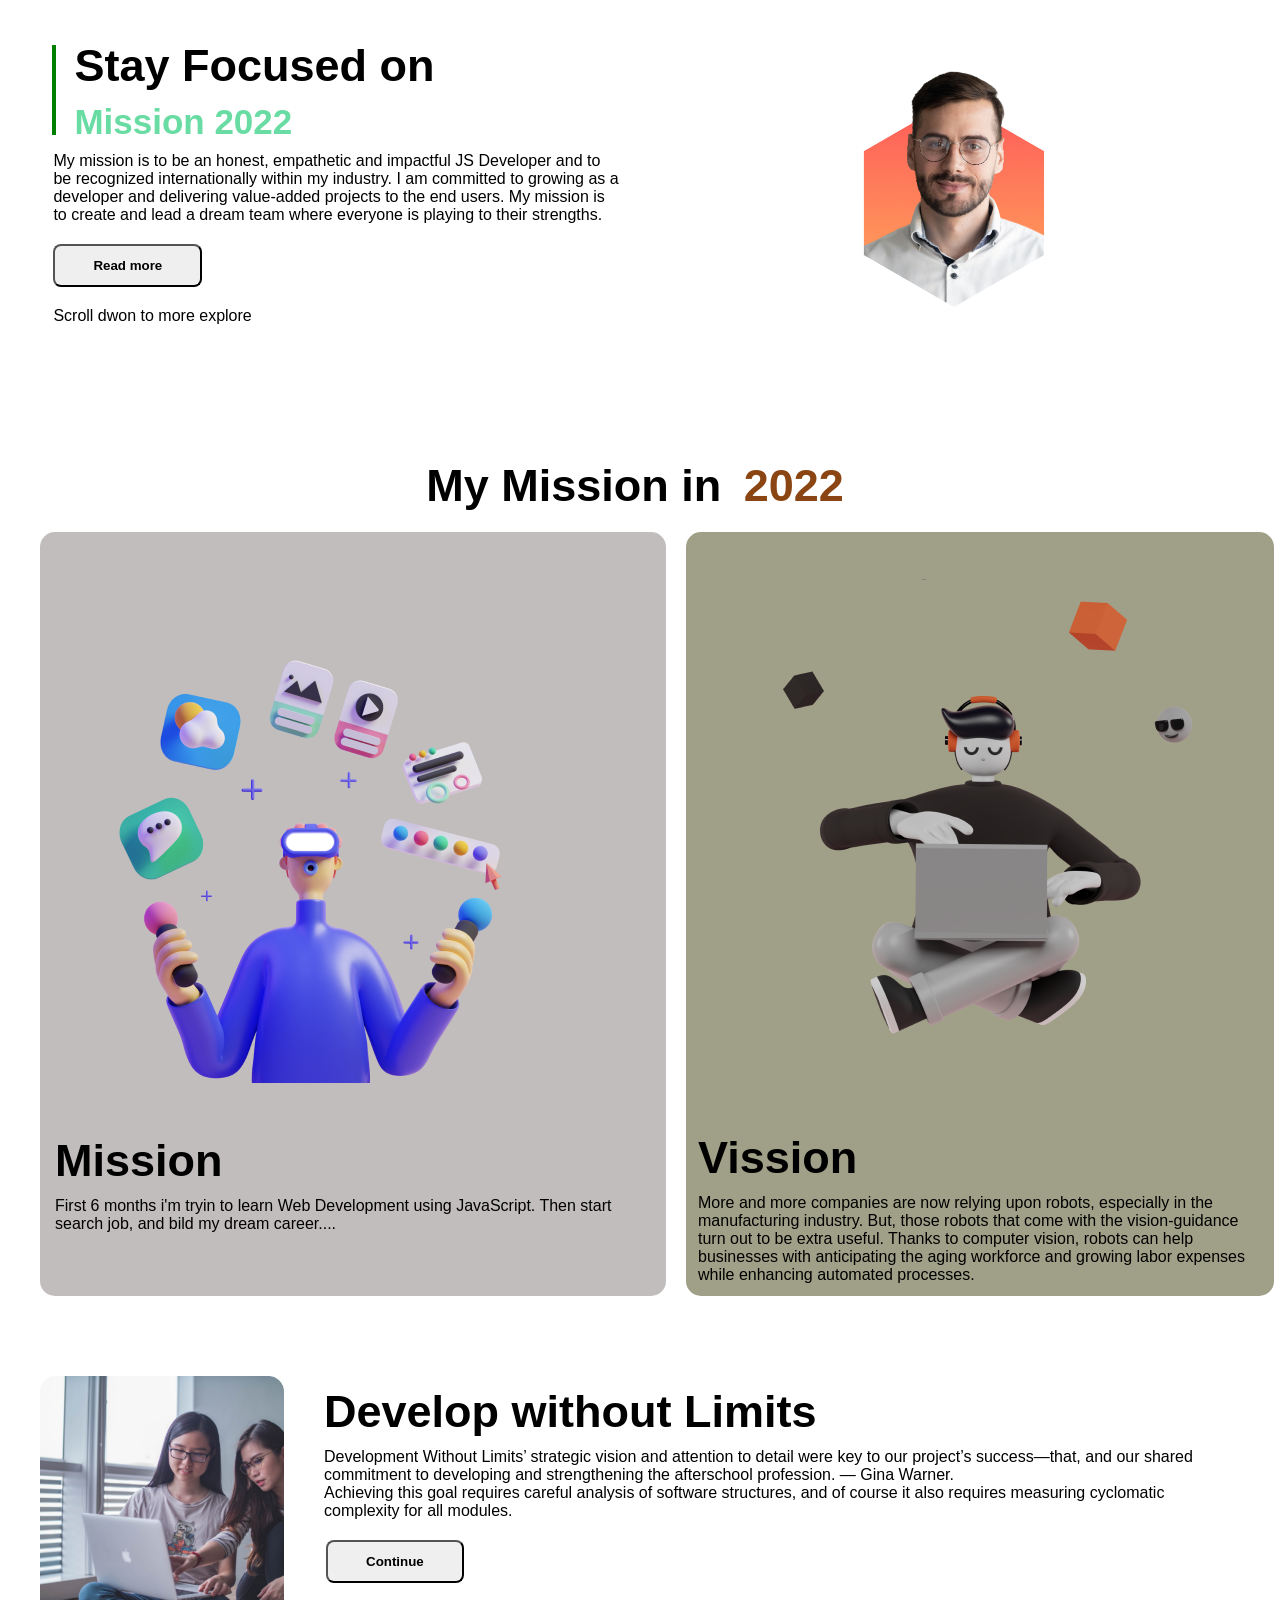
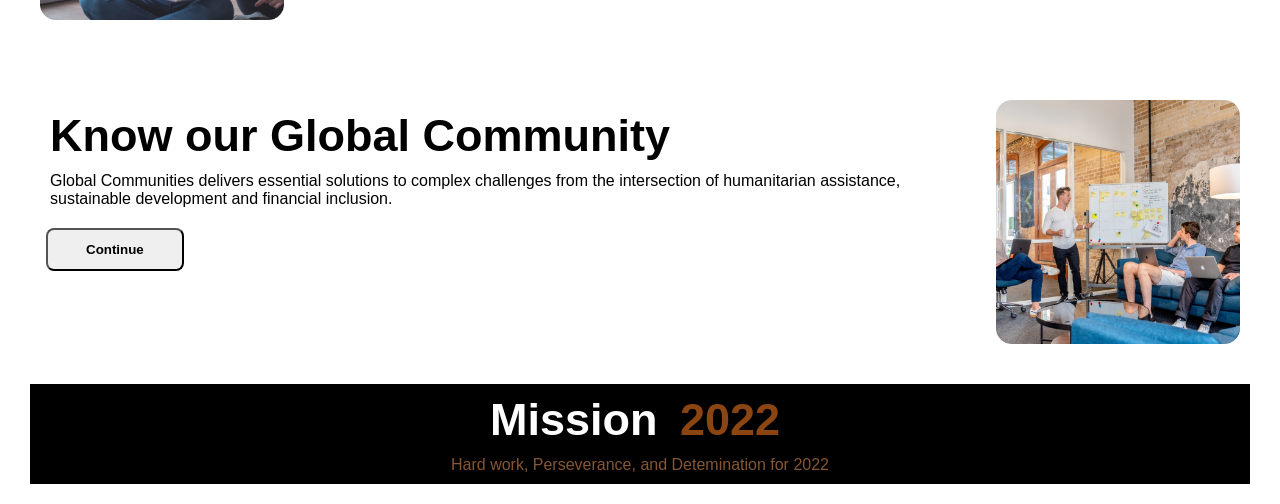
==== index.html @ 2e68eca0 "Change html file name!" ====
<!DOCTYPE html>
<html lang="en">
<head>
    <meta charset="UTF-8">
    <meta http-equiv="X-UA-Compatible" content="IE=edge">
    <meta name="viewport" content="width=device-width, initial-scale=1.0">
    <link rel="shortcut icon" href="images/person/person-3.png" type="image/x-icon">
    <title>Portfolio</title>
    <link rel="stylesheet" href="css/style.css">
</head>
<body>
    <section class="flexible-container">
        <div class="half-width">
            <div class="vl"></div>
            <h1>Stay Focused on</h1>
            <h2>Mission 2022</h2>
            <p>
                My mission is to be an honest, empathetic and impactful JS Developer and to be recognized internationally within my industry. I am committed to growing as a developer and delivering value-added projects to the end users. My mission is to create and lead a dream team where everyone is playing to their strengths.
            </p>
            <button class="button" type="submit">Read more</button>
            <p>Scroll dwon to more explore</p> 
        </div>
       <div class="half-width">
            <img src="images/person/person-3.png" alt="My-image">
        </div> 
    </section>

    <h1 class=mission-title>My Mission in <span class=f-c>2022</span> </h1>
    <section class="my-mission">
        <div class="mission">
            <img src="images/illustrators/illustrator-1.png" alt="">
            <h1> Mission</h1>
            <p>First 6 months i'm tryin to learn Web Development using JavaScript. Then start  search job, and bild my dream career....</p>
        </div>
        <div class="vission">
            <img src="images/illustrators/illustrator-2.png" alt="">
            <h1>Vission</h1>
            <p>More and more companies are now relying upon robots, especially in the manufacturing industry. But, those robots that come with the vision-guidance turn out to be extra useful. Thanks to computer vision, robots can help businesses with anticipating the aging workforce and growing labor expenses while enhancing automated processes.</p>
        </div>
        <div class="goals">
            <img src="images/illustrators/illustrator-3.png" alt="">
            <h1>Goals</h1>
            <p> Achieving this goal requires careful analysis of software structures, and of course it also requires measuring cyclomatic complexity for all modules.</p>
        </div>
    </section>

    <section class="developer-area">
        <img src="images/pictures/coding.png" alt="">
        <div class="develop">
            <h1>Develop without Limits</h1>
            <p>
                Development Without Limits’ strategic vision and attention to detail were key to our project’s success—that, and our shared commitment to developing and strengthening the afterschool profession.  ― Gina Warner.<br>
                Achieving this goal requires careful analysis of software structures, and of course it also requires measuring cyclomatic complexity for all modules.
            </p>
            <button class="button" type="submit">Continue</button>
        </div>
    </section>

    <section class="knowing-area">
        <div class="know">
            <h1>Know our Global Community</h1>
            <p>
                Global Communities delivers essential solutions to complex challenges from the intersection of humanitarian assistance, sustainable development and financial inclusion.
            </p>
            <button class="button" type="submit">Continue</button>
        </div>
        <img src="images/pictures/project.png" alt="">

    </section>
 
    
    <footer class="footer">
        <h1>Mission <span class=f-c>2022</span> </h1>
        <p>Hard work, Perseverance, and Detemination for 2022</p>
    </footer>
     
</body>
</html>
---- css/style.css ----
* {
    margin: 10px;
    padding: 0;
    font-family: sans-serif;
}

h1{
    font-size: 45px;
}

h2{
    font-size: 35px;
}

.flexible-container{
    display: flex;
    margin-bottom: 115px;
}

.flexible-container h2 {
    color: rgba(69, 212, 141, 0.808);
}

.half-width{
    width: 50%;
    padding-left: 2%;
}
.vl {
    border-left: 4px solid green;
    height: 90px;
    position: absolute;
    left: 3%;
    margin-left: 14px;
    top: 35px;
  }

.half-width img{
    width: 38%;
    margin-left: 176px;
}
.half-width p{
    margin-left: -11px;
}

.button{
    text-decoration: none;
    background-color: 5px solid royalblue;
    padding: 12px 38px;
    color: black;
    font-weight: 700;
    border-radius: 8px;
    margin-left: -11px;
}
.mission-title {
    text-align: center;
}
.my-mission {
    display: flex;
    margin-bottom: 60px;
}

.mission {
    background-color: rgba(161, 155, 155, 0.657);
    border-radius: 15px;
    padding: 5px;
    border-bottom: 3px;
}

.vission {
    background-color: rgba(70, 70, 25, 0.513);
    border-radius: 15px;
    padding: 2px;
}

.goals {
    background-color: rgba(41, 77, 114, 0.513);
    border-radius: 15px;
    padding: 2px;
    border-bottom: 3px;
}

.developer-area {
  display: flex;
  margin-bottom: 60px;
}

.developer-area img {
    float: left;
    width: 20%;
}

.develop {
    margin-left: 20px;
}
.develop button{
    
    margin-left: 12px; 
}
.knowing-area {
    display: flex;
    margin-bottom: 30px;
}

.knowing-area img {
    float: left;
    width: 20%;
    
}
.know button {
    margin-left: 6px;
}

.footer {
    text-align: center;
    background-color: #000;
}

.footer h1 {
    padding-top: 10px;
    color: white;
}

.f-c {
    color: saddlebrown;
}

.footer p {
    color: rgba(187, 120, 71, 0.712);
    padding-bottom: 10px;
}
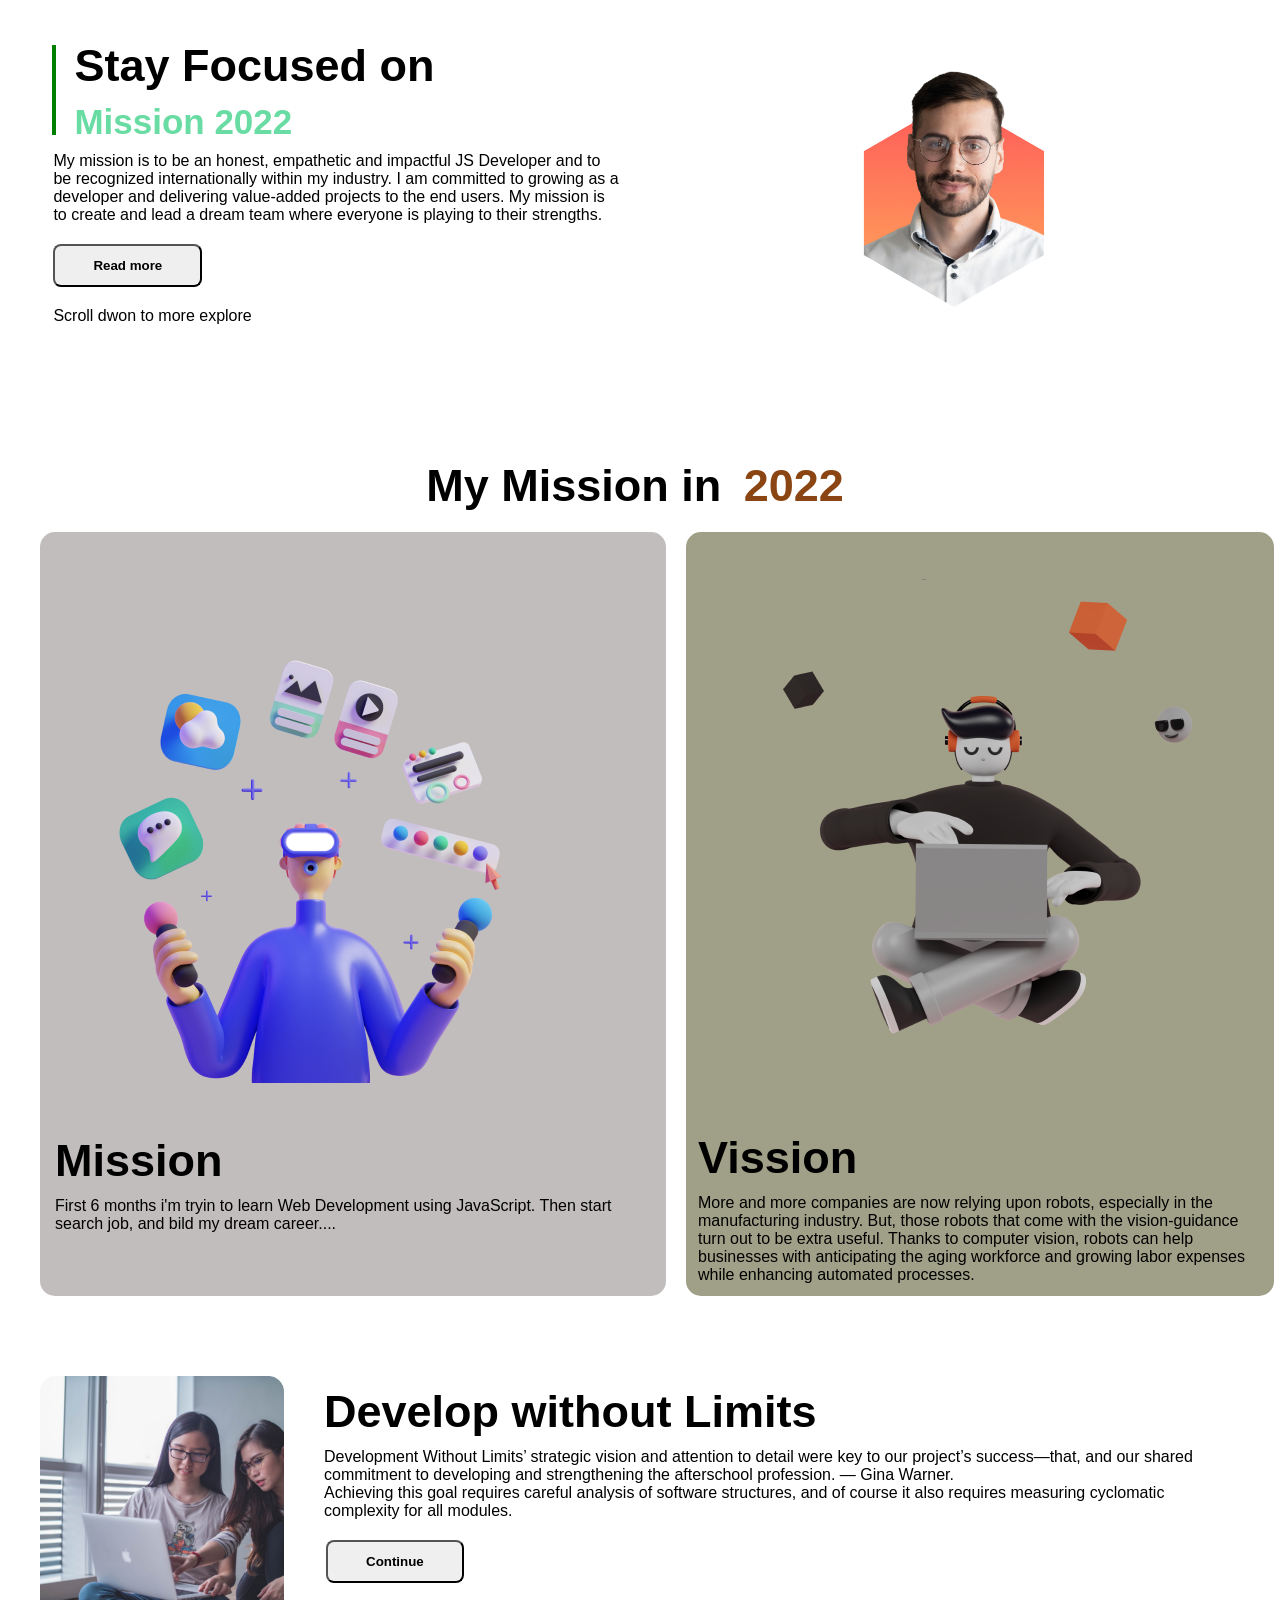
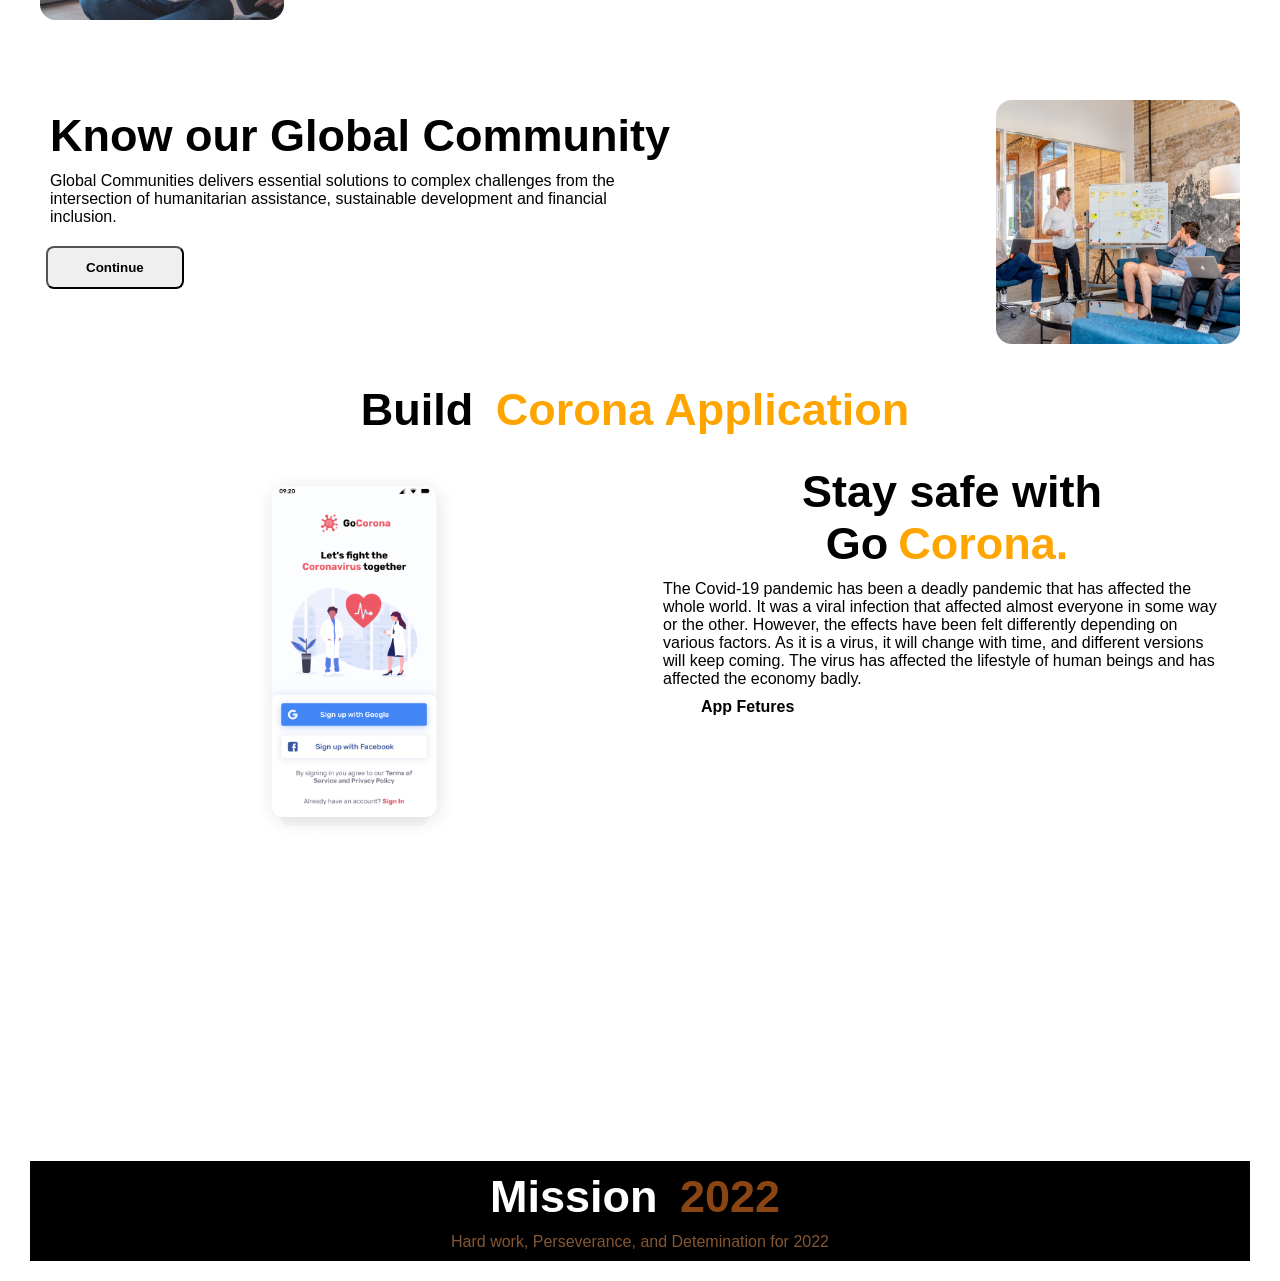
==== commit eb6a6eb5: "Build Corona Application" ====
--- a/index.html
+++ b/index.html
@@ -1,78 +1,126 @@
 <!DOCTYPE html>
 <html lang="en">
-<head>
-    <meta charset="UTF-8">
-    <meta http-equiv="X-UA-Compatible" content="IE=edge">
-    <meta name="viewport" content="width=device-width, initial-scale=1.0">
-    <link rel="shortcut icon" href="images/person/person-3.png" type="image/x-icon">
+  <head>
+    <meta charset="UTF-8" />
+    <meta http-equiv="X-UA-Compatible" content="IE=edge" />
+    <meta name="viewport" content="width=device-width, initial-scale=1.0" />
+    <link
+      rel="shortcut icon"
+      href="images/person/person-3.png"
+      type="image/x-icon"
+    />
     <title>Portfolio</title>
-    <link rel="stylesheet" href="css/style.css">
-</head>
-<body>
+    <link rel="stylesheet" href="css/style.css" />
+  </head>
+  <body>
     <section class="flexible-container">
-        <div class="half-width">
-            <div class="vl"></div>
-            <h1>Stay Focused on</h1>
-            <h2>Mission 2022</h2>
-            <p>
-                My mission is to be an honest, empathetic and impactful JS Developer and to be recognized internationally within my industry. I am committed to growing as a developer and delivering value-added projects to the end users. My mission is to create and lead a dream team where everyone is playing to their strengths.
-            </p>
-            <button class="button" type="submit">Read more</button>
-            <p>Scroll dwon to more explore</p> 
-        </div>
-       <div class="half-width">
-            <img src="images/person/person-3.png" alt="My-image">
-        </div> 
+      <div class="half-width">
+        <div class="vl"></div>
+        <h1>Stay Focused on</h1>
+        <h2>Mission 2022</h2>
+        <p>
+          My mission is to be an honest, empathetic and impactful JS Developer
+          and to be recognized internationally within my industry. I am
+          committed to growing as a developer and delivering value-added
+          projects to the end users. My mission is to create and lead a dream
+          team where everyone is playing to their strengths.
+        </p>
+        <button class="button" type="submit">Read more</button>
+        <p>Scroll dwon to more explore</p>
+      </div>
+      <div class="half-width">
+        <img src="images/person/person-3.png" alt="My-image" />
+      </div>
     </section>
 
-    <h1 class=mission-title>My Mission in <span class=f-c>2022</span> </h1>
+    <h1 class="mission-title">
+      My Mission in <span class="saddlebrown">2022</span>
+    </h1>
     <section class="my-mission">
-        <div class="mission">
-            <img src="images/illustrators/illustrator-1.png" alt="">
-            <h1> Mission</h1>
-            <p>First 6 months i'm tryin to learn Web Development using JavaScript. Then start  search job, and bild my dream career....</p>
-        </div>
-        <div class="vission">
-            <img src="images/illustrators/illustrator-2.png" alt="">
-            <h1>Vission</h1>
-            <p>More and more companies are now relying upon robots, especially in the manufacturing industry. But, those robots that come with the vision-guidance turn out to be extra useful. Thanks to computer vision, robots can help businesses with anticipating the aging workforce and growing labor expenses while enhancing automated processes.</p>
-        </div>
-        <div class="goals">
-            <img src="images/illustrators/illustrator-3.png" alt="">
-            <h1>Goals</h1>
-            <p> Achieving this goal requires careful analysis of software structures, and of course it also requires measuring cyclomatic complexity for all modules.</p>
-        </div>
+      <div class="mission">
+        <img src="images/illustrators/illustrator-1.png" alt="" />
+        <h1>Mission</h1>
+        <p>
+          First 6 months i'm tryin to learn Web Development using JavaScript.
+          Then start search job, and bild my dream career....
+        </p>
+      </div>
+      <div class="vission">
+        <img src="images/illustrators/illustrator-2.png" alt="" />
+        <h1>Vission</h1>
+        <p>
+          More and more companies are now relying upon robots, especially in the
+          manufacturing industry. But, those robots that come with the
+          vision-guidance turn out to be extra useful. Thanks to computer
+          vision, robots can help businesses with anticipating the aging
+          workforce and growing labor expenses while enhancing automated
+          processes.
+        </p>
+      </div>
+      <div class="goals">
+        <img src="images/illustrators/illustrator-3.png" alt="" />
+        <h1>Goals</h1>
+        <p>
+          Achieving this goal requires careful analysis of software structures,
+          and of course it also requires measuring cyclomatic complexity for all
+          modules.
+        </p>
+      </div>
     </section>
 
     <section class="developer-area">
-        <img src="images/pictures/coding.png" alt="">
-        <div class="develop">
-            <h1>Develop without Limits</h1>
-            <p>
-                Development Without Limits’ strategic vision and attention to detail were key to our project’s success—that, and our shared commitment to developing and strengthening the afterschool profession.  ― Gina Warner.<br>
-                Achieving this goal requires careful analysis of software structures, and of course it also requires measuring cyclomatic complexity for all modules.
-            </p>
-            <button class="button" type="submit">Continue</button>
-        </div>
+      <img src="images/pictures/coding.png" alt="" />
+      <div class="develop">
+        <h1>Develop without Limits</h1>
+        <p>
+          Development Without Limits’ strategic vision and attention to detail
+          were key to our project’s success—that, and our shared commitment to
+          developing and strengthening the afterschool profession. ― Gina
+          Warner.<br />
+          Achieving this goal requires careful analysis of software structures,
+          and of course it also requires measuring cyclomatic complexity for all
+          modules.
+        </p>
+        <button class="button" type="submit">Continue</button>
+      </div>
     </section>
 
     <section class="knowing-area">
-        <div class="know">
-            <h1>Know our Global Community</h1>
-            <p>
-                Global Communities delivers essential solutions to complex challenges from the intersection of humanitarian assistance, sustainable development and financial inclusion.
-            </p>
-            <button class="button" type="submit">Continue</button>
+      <div class="know">
+        <h1>Know our Global Community</h1>
+        <p>
+          Global Communities delivers essential solutions to complex challenges
+          from the intersection of humanitarian assistance, sustainable
+          development and financial inclusion.
+        </p>
+        <button class="button" type="submit">Continue</button>
+      </div>
+      <img src="images/pictures/project.png" alt="" />
+    </section>
+    <section class="corona-app">
+      <h1>Build <span class="orange-color">Corona Application</span></h1>
+      <div class="flexible-container covid-19">
+        <div class="half-width">
+          <img src="images/pictures/app.png" alt="" />
         </div>
-        <img src="images/pictures/project.png" alt="">
-
+        <div class="half-width">
+          <h1>Stay safe with Go<span class="orange-color">Corona.</span></h1>
+          <p>
+            The Covid-19 pandemic has been a deadly pandemic that has affected
+            the whole world. It was a viral infection that affected almost
+            everyone in some way or the other. However, the effects have been
+            felt differently depending on various factors. As it is a virus, it
+            will change with time, and different versions will keep coming. The
+            virus has affected the lifestyle of human beings and has affected
+            the economy badly.
+          </p>
+          <a class="button" href="#" target="-blank">App Fetures</a>
+        </div>
+      </div>
     </section>
- 
-    
     <footer class="footer">
-        <h1>Mission <span class=f-c>2022</span> </h1>
-        <p>Hard work, Perseverance, and Detemination for 2022</p>
+      <h1>Mission <span class="saddlebrown">2022</span></h1>
+      <p>Hard work, Perseverance, and Detemination for 2022</p>
     </footer>
-     
-</body>
-</html>+  </body>
+</html>
--- a/css/style.css
+++ b/css/style.css
@@ -104,6 +104,7 @@
 .knowing-area img {
     float: left;
     width: 20%;
+    margin-left: 300px;
     
 }
 .know button {
@@ -120,8 +121,19 @@
     color: white;
 }
 
-.f-c {
+.saddlebrown {
     color: saddlebrown;
+}
+
+.corona-app h1{
+text-align: center;
+}
+
+.orange-color{
+    color: orange;
+}
+.covid-19{
+    height: 600px;
 }
 
 .footer p {
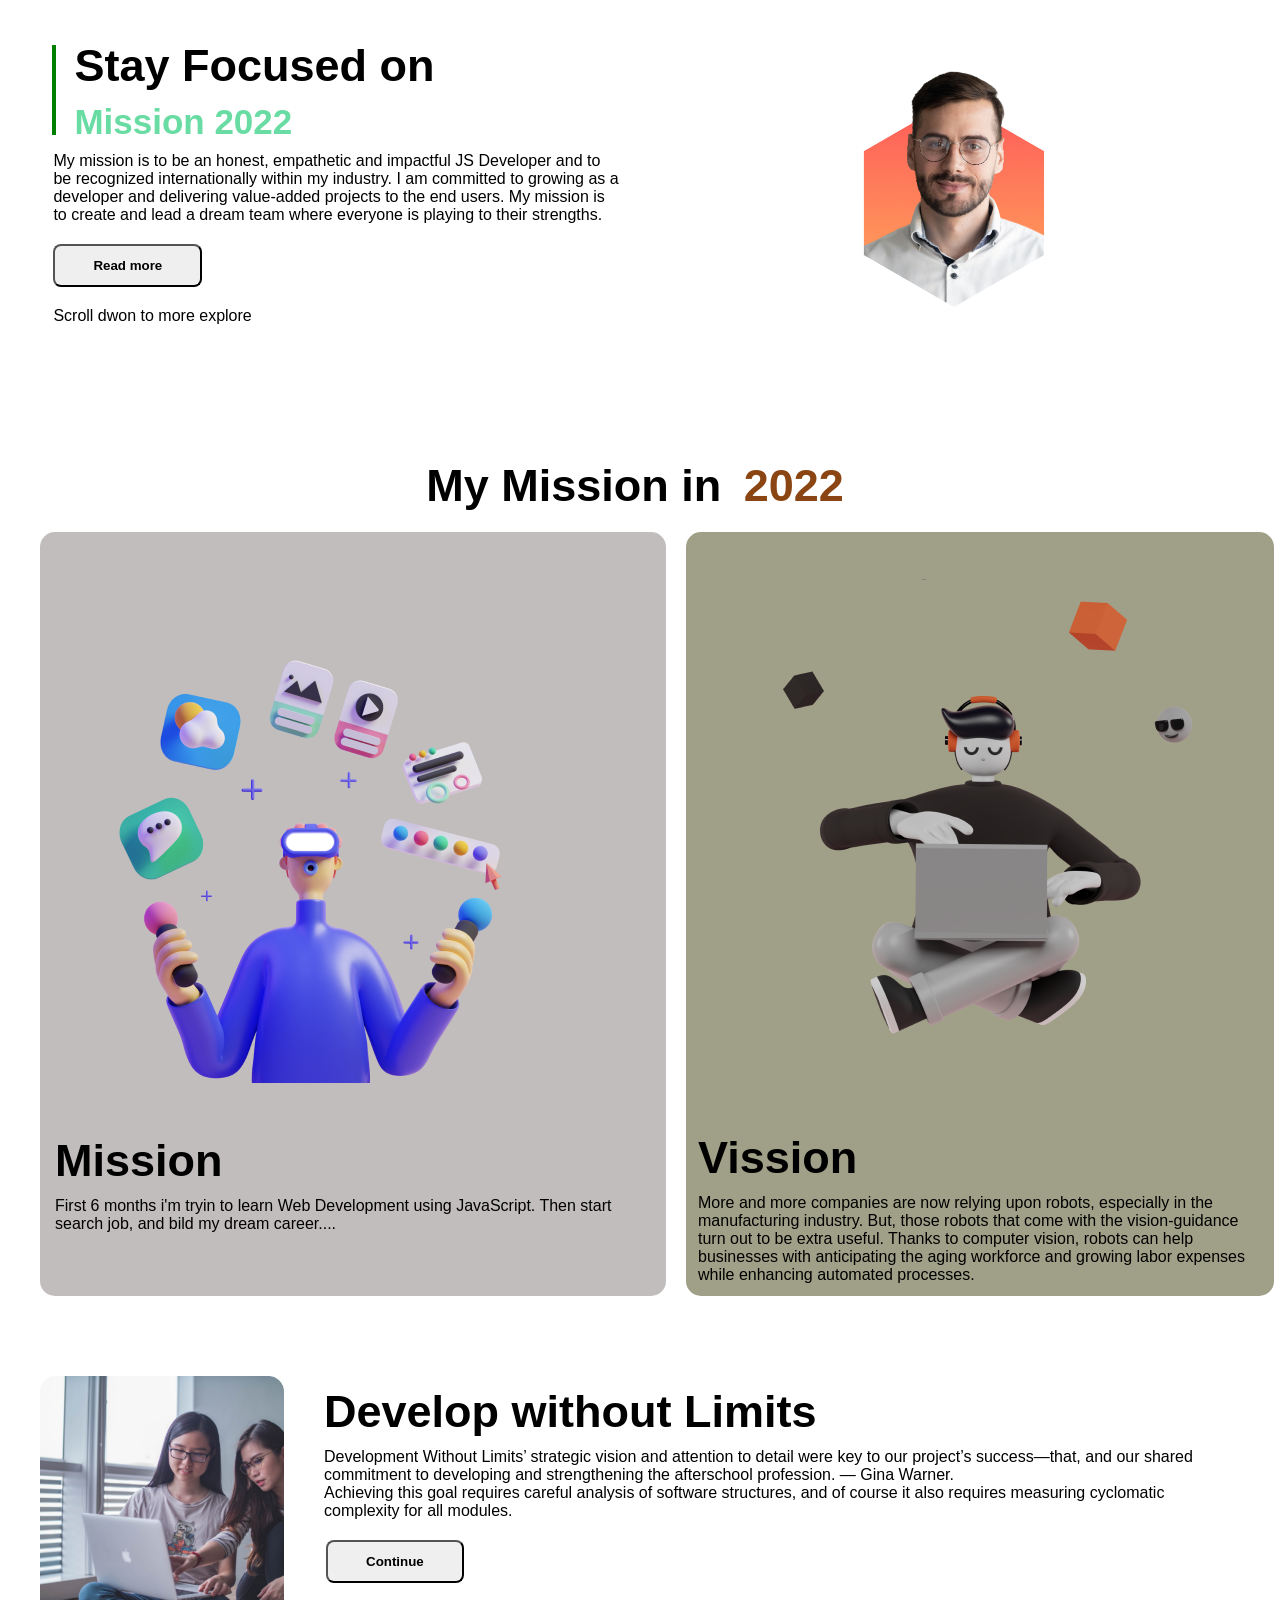
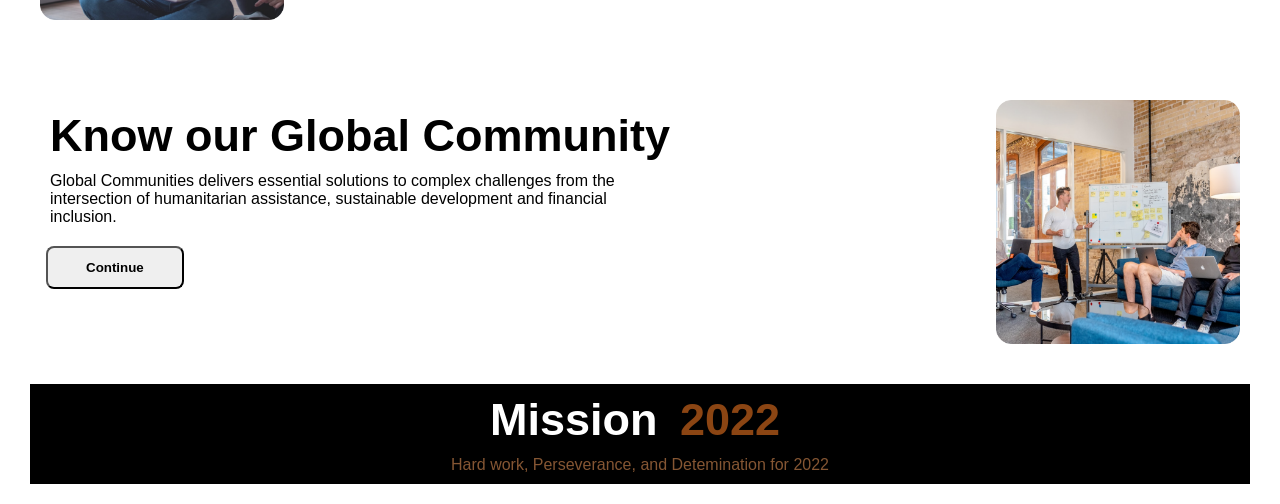
==== commit bf9ab5c7: "delete corona-app" ====
--- a/index.html
+++ b/index.html
@@ -97,27 +97,7 @@
       </div>
       <img src="images/pictures/project.png" alt="" />
     </section>
-    <section class="corona-app">
-      <h1>Build <span class="orange-color">Corona Application</span></h1>
-      <div class="flexible-container covid-19">
-        <div class="half-width">
-          <img src="images/pictures/app.png" alt="" />
-        </div>
-        <div class="half-width">
-          <h1>Stay safe with Go<span class="orange-color">Corona.</span></h1>
-          <p>
-            The Covid-19 pandemic has been a deadly pandemic that has affected
-            the whole world. It was a viral infection that affected almost
-            everyone in some way or the other. However, the effects have been
-            felt differently depending on various factors. As it is a virus, it
-            will change with time, and different versions will keep coming. The
-            virus has affected the lifestyle of human beings and has affected
-            the economy badly.
-          </p>
-          <a class="button" href="#" target="-blank">App Fetures</a>
-        </div>
-      </div>
-    </section>
+    
     <footer class="footer">
       <h1>Mission <span class="saddlebrown">2022</span></h1>
       <p>Hard work, Perseverance, and Detemination for 2022</p>
